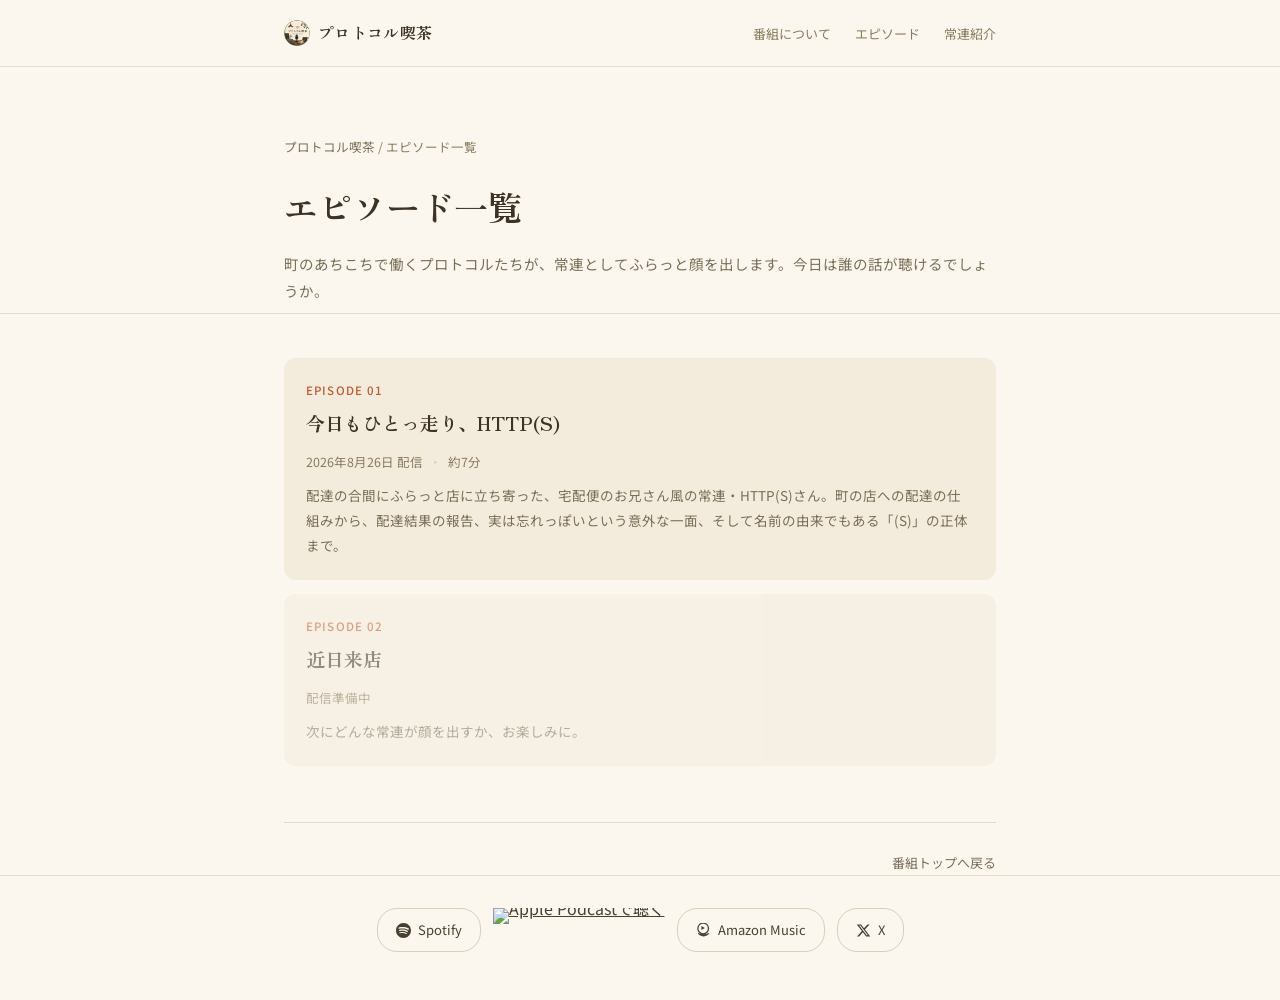
==== docs/episodes/index.html @ 27d4491d "エピソード一覧ページを新規作成し、ナビの「エピソード」リンク先を変更" ====
<!DOCTYPE html>
<html lang="ja">
<head>
<meta charset="UTF-8">
<meta name="viewport" content="width=device-width, initial-scale=1.0">
<title>エピソード一覧 | プロトコル喫茶</title>
<meta name="description" content="プロトコル喫茶の全エピソード一覧。町のあちこちで働くプロトコルたちが常連として登場する、ゆるいネットワーク雑談ポッドキャストです。">

<!-- Favicon -->
<link rel="icon" type="image/x-icon" href="../assets/favicon.ico">
<link rel="icon" type="image/png" sizes="32x32" href="../assets/favicon-32x32.png">
<link rel="icon" type="image/png" sizes="16x16" href="../assets/favicon-16x16.png">
<link rel="apple-touch-icon" sizes="180x180" href="../assets/apple-touch-icon.png">
<link rel="manifest" href="../assets/site.webmanifest">
<meta name="theme-color" content="#FBF7EF">

<!-- OGP -->
<meta property="og:type" content="website">
<meta property="og:site_name" content="プロトコル喫茶">
<meta property="og:title" content="エピソード一覧 | プロトコル喫茶">
<meta property="og:description" content="プロトコル喫茶の全エピソード一覧。町のあちこちで働くプロトコルたちが常連として登場する、ゆるいネットワーク雑談ポッドキャストです。">
<meta property="og:url" content="https://rt2231.github.io/protocol-cafe/episodes/">
<meta property="og:image" content="https://rt2231.github.io/protocol-cafe/assets/ogp-default.jpg">
<meta property="og:image:width" content="1200">
<meta property="og:image:height" content="630">
<meta property="og:locale" content="ja_JP">

<!-- Twitter Card -->
<meta name="twitter:card" content="summary_large_image">
<meta name="twitter:title" content="エピソード一覧 | プロトコル喫茶">
<meta name="twitter:description" content="プロトコル喫茶の全エピソード一覧。">
<meta name="twitter:image" content="https://rt2231.github.io/protocol-cafe/assets/ogp-default.jpg">
<meta name="twitter:site" content="@RT2231_scratch">

<link rel="preconnect" href="https://fonts.googleapis.com">
<link rel="preconnect" href="https://fonts.gstatic.com" crossorigin>
<link href="https://fonts.googleapis.com/css2?family=Zen+Old+Mincho:wght@500;700&family=Noto+Sans+JP:wght@400;500;700&display=swap" rel="stylesheet">
<link rel="stylesheet" href="../assets/style.css">
</head>
<body>

<header class="site-nav">
  <div class="nav-inner">
    <a href="../index.html" style="text-decoration:none;">
      <span class="brand"><img src="../assets/apple-touch-icon.png" alt="プロトコル喫茶のロゴ">プロトコル喫茶</span>
    </a>
    <nav>
      <a href="../index.html#about">番組について</a>
      <a href="index.html">エピソード</a>
      <a href="../index.html#regulars">常連紹介</a>
    </nav>
  </div>
</header>

<div class="ep-list-hero">
  <div class="wrap">
    <p class="breadcrumb"><a href="../index.html">プロトコル喫茶</a> / エピソード一覧</p>
    <h1>エピソード一覧</h1>
    <p class="lead">町のあちこちで働くプロトコルたちが、常連としてふらっと顔を出します。今日は誰の話が聴けるでしょうか。</p>
  </div>
</div>

<section>
  <div class="wrap">
    <a class="ep-list-card" href="episode-01.html">
      <div class="ep-list-eyebrow">EPISODE 01</div>
      <p class="ep-list-title">今日もひとっ走り、HTTP(S)</p>
      <p class="ep-list-meta"><span>2026年8月26日 配信</span><span>約7分</span></p>
      <p class="ep-list-synopsis">配達の合間にふらっと店に立ち寄った、宅配便のお兄さん風の常連・HTTP(S)さん。町の店への配達の仕組みから、配達結果の報告、実は忘れっぽいという意外な一面、そして名前の由来でもある「(S)」の正体まで。</p>
    </a>

    <div class="ep-list-card pending">
      <div class="ep-list-eyebrow">EPISODE 02</div>
      <p class="ep-list-title">近日来店</p>
      <p class="ep-list-meta"><span>配信準備中</span></p>
      <p class="ep-list-synopsis">次にどんな常連が顔を出すか、お楽しみに。</p>
    </div>
  </div>
</section>

<div class="wrap">
  <div class="ep-nav">
    <span></span>
    <a href="../index.html">番組トップへ戻る</a>
  </div>
</div>

<footer>
  <a class="link-pill" href="https://open.spotify.com/show/033EqVFt9xoLTCfYa4RJBw?si=2dMn1a17TCyzgwjCWVau1g" target="_blank" rel="noopener">
    <svg viewBox="0 0 24 24" fill="currentColor" aria-hidden="true"><path d="M12 0C5.4 0 0 5.4 0 12s5.4 12 12 12 12-5.4 12-12S18.66 0 12 0zm5.521 17.34c-.24.359-.66.48-1.021.24-2.82-1.74-6.36-2.101-10.561-1.141-.418.122-.779-.179-.899-.539-.12-.421.18-.78.54-.9 4.56-1.021 8.52-.6 11.64 1.32.42.18.479.659.301 1.02zm1.44-3.3c-.301.42-.841.6-1.262.3-3.239-1.98-8.159-2.58-11.939-1.38-.479.12-1.02-.12-1.14-.6-.12-.48.12-1.021.6-1.141C9.6 9.9 15 10.561 18.72 12.84c.361.181.54.78.241 1.2zm.12-3.36C15.24 8.4 8.82 8.16 5.16 9.301c-.6.179-1.2-.181-1.38-.721-.18-.601.18-1.2.72-1.381 4.26-1.26 11.28-1.02 15.721 1.621.539.3.719 1.02.419 1.56-.299.421-1.02.599-1.559.3z"/></svg>
    Spotify
  </a>
  <a class="apple-badge-footer" href="https://podcasts.apple.com/jp/podcast/%E3%83%97%E3%83%AD%E3%83%88%E3%82%B3%E3%83%AB%E5%96%AB%E8%8C%B6/id6805294348?itscg=30200&itsct=podcast_box_badge&ls=1&mttnsubad=6805294348" target="_blank" rel="noopener"><img src="https://toolbox.marketingtools.apple.com/api/v2/badges/listen-on-apple-podcasts/mono-black-26/ja-jp" alt="Apple Podcastで聴く"></a>
  <a class="link-pill" href="https://music.amazon.co.jp/podcasts/7d2570de-caa1-425e-8e7d-df932db3c414/プロトコル喫茶" target="_blank" rel="noopener">
    <svg viewBox="0 0 24 24" fill="currentColor" aria-hidden="true"><path d="M11.65 21.4c-3.5-.26-6.55-2.02-8.55-4.66a.4.4 0 0 1 .5-.6c2.6 1.5 5.5 2.3 8.5 2.3s5.9-.8 8.5-2.3a.4.4 0 0 1 .5.6c-2 2.64-5.05 4.4-8.55 4.66a10.9 10.9 0 0 1-1 0zm-.15-3.2A9.5 9.5 0 1 1 21 8.7a9.5 9.5 0 0 1-9.5 9.5zm0-2a7.5 7.5 0 1 0 0-15 7.5 7.5 0 0 0 0 15zm-2.9-11.4 5.6 3.2-5.6 3.2V4.8z"/></svg>
    Amazon Music
  </a>
  <a class="link-pill" href="https://x.com/RT2231_scratch" target="_blank" rel="noopener">
    <svg viewBox="0 0 24 24" fill="currentColor" aria-hidden="true"><path d="M18.244 2.25h3.308l-7.227 8.26 8.502 11.24H16.17l-5.214-6.817L4.99 21.75H1.68l7.73-8.835L1.254 2.25H8.08l4.713 6.231zm-1.161 17.52h1.833L7.084 4.126H5.117z"/></svg>
    X
  </a>
</footer>

</body>
</html>
---- docs/assets/style.css ----
:root {
    --bg: #FBF7EF;
    --card: #F3ECDD;
    --line: #E3DCC9;
    --line-strong: #D8CFB8;
    --ink: #3D3223;
    --ink-soft: #4A4030;
    --ink-muted: #7A6E56;
    --ink-faint: #8A7B5C;
    --accent: #C1592F;
    --accent-soft: #FAECE7;
    --paper: #FFFDF8;
  }

  * { box-sizing: border-box; }

  body {
    margin: 0;
    background: var(--bg);
    color: var(--ink-soft);
    font-family: "Noto Sans JP", sans-serif;
    line-height: 1.85;
    -webkit-font-smoothing: antialiased;
  }

  a { color: inherit; }

  .wrap {
    max-width: 760px;
    margin: 0 auto;
    padding: 0 24px;
  }

  /* --- nav --- */
  header.site-nav {
    border-bottom: 1px solid var(--line);
    background: var(--bg);
  }
  .nav-inner {
    max-width: 760px;
    margin: 0 auto;
    padding: 18px 24px;
    display: flex;
    align-items: center;
    justify-content: space-between;
  }
  .nav-inner .brand {
    font-family: "Zen Old Mincho", serif;
    font-weight: 700;
    font-size: 16px;
    letter-spacing: 0.02em;
    color: var(--ink);
    display: flex;
    align-items: center;
    gap: 8px;
  }
  .nav-inner .brand img {
    width: 26px;
    height: 26px;
    border-radius: 50%;
    display: block;
  }
  .nav-inner nav a {
    font-size: 13px;
    color: var(--ink-faint);
    text-decoration: none;
    margin-left: 20px;
  }
  .nav-inner nav a:hover { color: var(--ink); }

  /* --- hero --- */
  .hero {
    text-align: center;
    padding: 72px 24px 56px;
  }
  .hero .eyebrow {
    font-size: 12px;
    letter-spacing: 0.22em;
    color: var(--ink-faint);
    margin-bottom: 18px;
  }
  .hero h1 {
    font-family: "Zen Old Mincho", serif;
    font-weight: 700;
    font-size: clamp(34px, 6vw, 52px);
    color: var(--ink);
    margin: 0 0 20px;
    letter-spacing: 0.03em;
  }
  .hero .tagline {
    font-size: 16px;
    color: var(--ink-muted);
    margin: 0 auto 32px;
    max-width: 32em;
  }
  .btn-primary {
    display: inline-flex;
    align-items: center;
    gap: 8px;
    background: var(--ink);
    color: var(--bg);
    padding: 13px 28px;
    border-radius: 26px;
    font-size: 14px;
    text-decoration: none;
    font-weight: 500;
    transition: opacity 0.15s ease;
  }
  .btn-primary:hover { opacity: 0.85; }
  .btn-primary svg { width: 16px; height: 16px; }

  .platform-links {
    margin-top: 16px;
    font-size: 13px;
    color: var(--ink-faint);
  }
  .platform-links a {
    color: var(--ink-muted);
    text-decoration: underline;
    text-underline-offset: 2px;
    text-decoration-color: var(--line-strong);
  }
  .platform-links a:hover { color: var(--ink); }
  .platform-links .sep { margin: 0 8px; color: var(--line-strong); }

  /* --- section shared --- */
  section {
    padding: 44px 24px;
    border-top: 1px solid var(--line);
  }
  .section-label {
    font-size: 12px;
    letter-spacing: 0.1em;
    color: var(--ink-faint);
    margin-bottom: 20px;
  }

  /* --- about --- */
  .about p {
    font-size: 15px;
    margin: 0 0 1.2em;
  }
  .about p:last-child { margin-bottom: 0; }

  /* --- episode embed --- */
  .episode-embed iframe {
    display: block;
    width: 100%;
    border-radius: 12px;
    border: none;
  }

  /* --- regulars --- */
  .regular-card {
    display: flex;
    gap: 16px;
    align-items: flex-start;
    background: var(--card);
    border-radius: 12px;
    padding: 18px 20px;
    margin-bottom: 12px;
  }
  .regular-card:last-child { margin-bottom: 0; }
  .regular-card.pending { opacity: 0.55; }

  .avatar {
    width: 46px;
    height: 46px;
    border-radius: 50%;
    flex-shrink: 0;
    display: flex;
    align-items: center;
    justify-content: center;
    background: var(--accent);
    color: var(--accent-soft);
  }
  .avatar.muted { background: #5F5E5A; color: #F1EFE8; }
  .avatar svg { width: 22px; height: 22px; }

  .regular-info .name {
    font-size: 15px;
    font-weight: 500;
    color: var(--ink);
    margin: 0 0 4px;
  }
  .regular-info .desc {
    font-size: 13px;
    color: var(--ink-muted);
    margin: 0 0 8px;
  }
  .regular-info .desc:last-child { margin-bottom: 0; }
  .episode-link {
    display: inline-flex;
    align-items: center;
    gap: 4px;
    font-size: 12.5px;
    color: var(--accent);
    text-decoration: none;
    font-weight: 500;
  }
  .episode-link:hover { text-decoration: underline; }

  /* --- footer --- */
  footer {
    padding: 32px 24px 48px;
    border-top: 1px solid var(--line);
    display: flex;
    flex-wrap: wrap;
    justify-content: center;
    gap: 12px;
  }
  .link-pill {
    display: inline-flex;
    align-items: center;
    gap: 7px;
    border: 1px solid var(--line-strong);
    border-radius: 20px;
    padding: 9px 18px;
    font-size: 13px;
    color: var(--ink-soft);
    text-decoration: none;
    white-space: nowrap;
  }
  .link-pill:hover { border-color: var(--ink-faint); }
  .link-pill svg { width: 15px; height: 15px; }
  .link-pill.quiet {
    color: var(--ink-faint);
    border-style: dashed;
    cursor: default;
  }

  .apple-badge-footer {
    display: inline-block;
    line-height: 0;
  }
  .apple-badge-footer img {
    height: 38px;
    width: auto;
    display: block;
  }

  .apple-badge-inline img {
    height: 26px;
    width: auto;
    vertical-align: middle;
    position: relative;
    top: -1px;
  }

  @media (max-width: 480px) {
    .hero { padding: 56px 20px 44px; }
    section { padding: 36px 20px; }
    .nav-inner nav a { margin-left: 14px; }
    footer { gap: 10px; padding: 28px 20px 40px; }
    .link-pill { padding: 8px 14px; font-size: 12.5px; }
    .apple-badge-footer img { height: 34px; }
  }

  /* --- episode page --- */
  .breadcrumb {
    font-size: 12.5px;
    color: var(--ink-faint);
    margin-bottom: 18px;
  }
  .breadcrumb a { color: var(--ink-muted); text-decoration: none; }
  .breadcrumb a:hover { text-decoration: underline; }

  .ep-hero {
    padding: 48px 24px 8px;
    text-align: left;
  }
  .ep-hero .eyebrow {
    font-size: 12px;
    letter-spacing: 0.14em;
    color: var(--ink-faint);
    margin-bottom: 14px;
  }
  .ep-hero h1 {
    font-family: "Zen Old Mincho", serif;
    font-weight: 700;
    font-size: clamp(26px, 4.6vw, 36px);
    color: var(--ink);
    margin: 0 0 14px;
    line-height: 1.5;
  }
  .ep-meta {
    font-size: 13px;
    color: var(--ink-faint);
    margin-bottom: 4px;
  }
  .ep-meta span + span::before {
    content: "・";
    margin: 0 6px;
    color: var(--line-strong);
  }

  .ep-synopsis {
    font-size: 15px;
    margin: 20px 0 0;
  }

  .ep-guest {
    display: flex;
    gap: 16px;
    align-items: flex-start;
    background: var(--card);
    border-radius: 12px;
    padding: 18px 20px;
    margin: 28px 0;
  }
  .ep-guest .avatar {
    width: 46px;
    height: 46px;
    border-radius: 50%;
    flex-shrink: 0;
    display: flex;
    align-items: center;
    justify-content: center;
    background: var(--accent);
    color: var(--accent-soft);
  }
  .ep-guest .avatar svg { width: 22px; height: 22px; }
  .ep-guest .name {
    font-size: 15px;
    font-weight: 500;
    color: var(--ink);
    margin: 0 0 4px;
  }
  .ep-guest .desc {
    font-size: 13px;
    color: var(--ink-muted);
    margin: 0;
  }

  .chapter-list {
    list-style: none;
    margin: 0;
    padding: 0;
  }
  .chapter-item {
    display: flex;
    gap: 18px;
    padding: 18px 0;
    border-top: 1px solid var(--line);
  }
  .chapter-item:first-child { border-top: none; padding-top: 0; }
  .chapter-time {
    flex-shrink: 0;
    width: 52px;
    font-size: 13px;
    color: var(--accent);
    font-weight: 500;
    padding-top: 1px;
  }
  .chapter-body .chapter-title {
    font-size: 15px;
    font-weight: 500;
    color: var(--ink);
    margin: 0 0 6px;
  }
  .chapter-body .chapter-desc {
    font-size: 13.5px;
    color: var(--ink-muted);
    margin: 0;
  }

  .also-appears {
    margin: 28px 0 0;
  }
  .also-appears .label {
    font-size: 12px;
    letter-spacing: 0.08em;
    color: var(--ink-faint);
    margin-bottom: 10px;
  }
  .cameo-list {
    display: flex;
    flex-wrap: wrap;
    gap: 8px;
  }
  .cameo-chip {
    display: inline-block;
    font-size: 12.5px;
    color: var(--ink-soft);
    background: var(--card);
    border-radius: 16px;
    padding: 6px 14px;
  }

  .ep-nav {
    display: flex;
    justify-content: space-between;
    gap: 16px;
    padding-top: 28px;
    margin-top: 12px;
    border-top: 1px solid var(--line);
    font-size: 13px;
  }
  .ep-nav a {
    color: var(--ink-muted);
    text-decoration: none;
  }
  .ep-nav a:hover { color: var(--ink); }
  .ep-nav .disabled {
    color: var(--line-strong);
  }

  /* --- episode list page --- */
  .ep-list-hero {
    padding: 56px 24px 8px;
    text-align: left;
  }
  .ep-list-hero h1 {
    font-family: "Zen Old Mincho", serif;
    font-weight: 700;
    font-size: clamp(26px, 4.6vw, 34px);
    color: var(--ink);
    margin: 0 0 12px;
  }
  .ep-list-hero .lead {
    font-size: 14.5px;
    color: var(--ink-muted);
    margin: 0;
  }

  .ep-list-card {
    display: block;
    background: var(--card);
    border-radius: 12px;
    padding: 22px 22px;
    margin-bottom: 14px;
    text-decoration: none;
    color: inherit;
    transition: opacity 0.15s ease;
  }
  .ep-list-card:hover { opacity: 0.82; }
  .ep-list-card:last-child { margin-bottom: 0; }
  .ep-list-card .ep-list-eyebrow {
    font-size: 11.5px;
    letter-spacing: 0.1em;
    color: var(--accent);
    font-weight: 500;
    margin-bottom: 8px;
  }
  .ep-list-card .ep-list-title {
    font-family: "Zen Old Mincho", serif;
    font-weight: 700;
    font-size: 19px;
    color: var(--ink);
    margin: 0 0 8px;
    line-height: 1.5;
  }
  .ep-list-card .ep-list-meta {
    font-size: 12.5px;
    color: var(--ink-faint);
    margin-bottom: 10px;
  }
  .ep-list-card .ep-list-meta span + span::before {
    content: "・";
    margin: 0 6px;
    color: var(--line-strong);
  }
  .ep-list-card .ep-list-synopsis {
    font-size: 13.5px;
    color: var(--ink-muted);
    margin: 0;
  }

  .ep-list-card.pending {
    opacity: 0.55;
    cursor: default;
  }
  .ep-list-card.pending:hover { opacity: 0.55; }
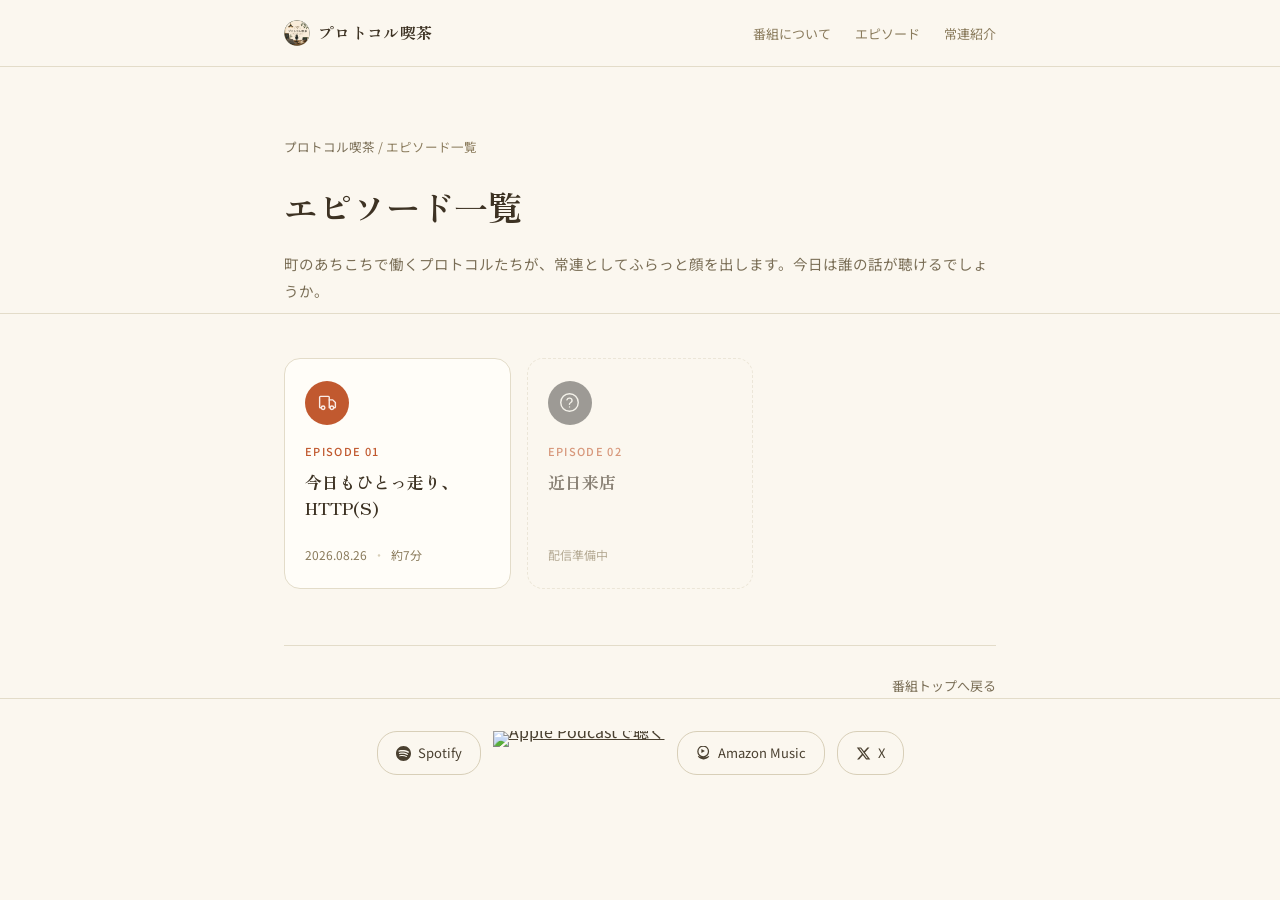
==== commit d85b047a: "エピソード一覧をアイコン付きグリッドカードに刷新、長い説明文を削除" ====
--- a/docs/episodes/index.html
+++ b/docs/episodes/index.html
@@ -62,18 +62,33 @@
 
 <section>
   <div class="wrap">
-    <a class="ep-list-card" href="episode-01.html">
-      <div class="ep-list-eyebrow">EPISODE 01</div>
-      <p class="ep-list-title">今日もひとっ走り、HTTP(S)</p>
-      <p class="ep-list-meta"><span>2026年8月26日 配信</span><span>約7分</span></p>
-      <p class="ep-list-synopsis">配達の合間にふらっと店に立ち寄った、宅配便のお兄さん風の常連・HTTP(S)さん。町の店への配達の仕組みから、配達結果の報告、実は忘れっぽいという意外な一面、そして名前の由来でもある「(S)」の正体まで。</p>
-    </a>
+    <div class="ep-list-grid">
+      <a class="ep-list-card" href="episode-01.html">
+        <div class="ep-list-avatar">
+          <svg viewBox="0 0 24 24" fill="none" stroke="currentColor" stroke-width="1.6" stroke-linecap="round" stroke-linejoin="round" aria-hidden="true">
+            <path d="M14 18V6a1 1 0 0 0-1-1H4a1 1 0 0 0-1 1v11a1 1 0 0 0 1 1h1"/>
+            <path d="M14 9h4l3 3v5a1 1 0 0 1-1 1h-1"/>
+            <circle cx="7" cy="18" r="2"/>
+            <circle cx="17" cy="18" r="2"/>
+          </svg>
+        </div>
+        <div class="ep-list-eyebrow">EPISODE 01</div>
+        <p class="ep-list-title">今日もひとっ走り、HTTP(S)</p>
+        <p class="ep-list-meta"><span>2026.08.26</span><span>約7分</span></p>
+      </a>
 
-    <div class="ep-list-card pending">
-      <div class="ep-list-eyebrow">EPISODE 02</div>
-      <p class="ep-list-title">近日来店</p>
-      <p class="ep-list-meta"><span>配信準備中</span></p>
-      <p class="ep-list-synopsis">次にどんな常連が顔を出すか、お楽しみに。</p>
+      <div class="ep-list-card pending">
+        <div class="ep-list-avatar muted">
+          <svg viewBox="0 0 24 24" fill="none" stroke="currentColor" stroke-width="1.6" stroke-linecap="round" stroke-linejoin="round" aria-hidden="true">
+            <path d="M9.09 9a3 3 0 0 1 5.83 1c0 2-3 2-3 4"/>
+            <line x1="12" y1="17" x2="12.01" y2="17"/>
+            <circle cx="12" cy="12" r="10"/>
+          </svg>
+        </div>
+        <div class="ep-list-eyebrow">EPISODE 02</div>
+        <p class="ep-list-title">近日来店</p>
+        <p class="ep-list-meta"><span>配信準備中</span></p>
+      </div>
     </div>
   </div>
 </section>
--- a/docs/assets/style.css
+++ b/docs/assets/style.css
@@ -424,21 +424,47 @@
     margin: 0;
   }
 
+  .ep-list-grid {
+    display: grid;
+    grid-template-columns: repeat(auto-fill, minmax(200px, 1fr));
+    gap: 16px;
+  }
+
   .ep-list-card {
-    display: block;
-    background: var(--card);
-    border-radius: 12px;
-    padding: 22px 22px;
-    margin-bottom: 14px;
+    display: flex;
+    flex-direction: column;
+    background: var(--paper);
+    border: 1px solid var(--line);
+    border-radius: 16px;
+    padding: 22px 20px;
     text-decoration: none;
     color: inherit;
-    transition: opacity 0.15s ease;
-  }
-  .ep-list-card:hover { opacity: 0.82; }
-  .ep-list-card:last-child { margin-bottom: 0; }
+    transition: transform 0.15s ease, box-shadow 0.15s ease, border-color 0.15s ease;
+  }
+  .ep-list-card:hover {
+    transform: translateY(-2px);
+    box-shadow: 0 8px 20px rgba(61, 50, 35, 0.08);
+    border-color: var(--line-strong);
+  }
+
+  .ep-list-card .ep-list-avatar {
+    width: 44px;
+    height: 44px;
+    border-radius: 50%;
+    flex-shrink: 0;
+    display: flex;
+    align-items: center;
+    justify-content: center;
+    background: var(--accent);
+    color: var(--accent-soft);
+    margin-bottom: 16px;
+  }
+  .ep-list-card .ep-list-avatar svg { width: 21px; height: 21px; }
+  .ep-list-card .ep-list-avatar.muted { background: #5F5E5A; color: #F1EFE8; }
+
   .ep-list-card .ep-list-eyebrow {
-    font-size: 11.5px;
-    letter-spacing: 0.1em;
+    font-size: 11px;
+    letter-spacing: 0.12em;
     color: var(--accent);
     font-weight: 500;
     margin-bottom: 8px;
@@ -446,29 +472,36 @@
   .ep-list-card .ep-list-title {
     font-family: "Zen Old Mincho", serif;
     font-weight: 700;
-    font-size: 19px;
-    color: var(--ink);
-    margin: 0 0 8px;
-    line-height: 1.5;
+    font-size: 17px;
+    color: var(--ink);
+    margin: 0 0 10px;
+    line-height: 1.55;
+    flex-grow: 1;
   }
   .ep-list-card .ep-list-meta {
-    font-size: 12.5px;
-    color: var(--ink-faint);
-    margin-bottom: 10px;
+    font-size: 12px;
+    color: var(--ink-faint);
+    margin-bottom: 0;
   }
   .ep-list-card .ep-list-meta span + span::before {
     content: "・";
     margin: 0 6px;
     color: var(--line-strong);
   }
-  .ep-list-card .ep-list-synopsis {
-    font-size: 13.5px;
-    color: var(--ink-muted);
-    margin: 0;
-  }
 
   .ep-list-card.pending {
-    opacity: 0.55;
+    background: transparent;
+    border-style: dashed;
+    opacity: 0.6;
     cursor: default;
   }
-  .ep-list-card.pending:hover { opacity: 0.55; }
+  .ep-list-card.pending:hover {
+    transform: none;
+    box-shadow: none;
+    border-color: var(--line);
+  }
+
+  @media (max-width: 480px) {
+    .ep-list-grid { grid-template-columns: repeat(auto-fill, minmax(150px, 1fr)); gap: 12px; }
+    .ep-list-card { padding: 18px 16px; }
+  }
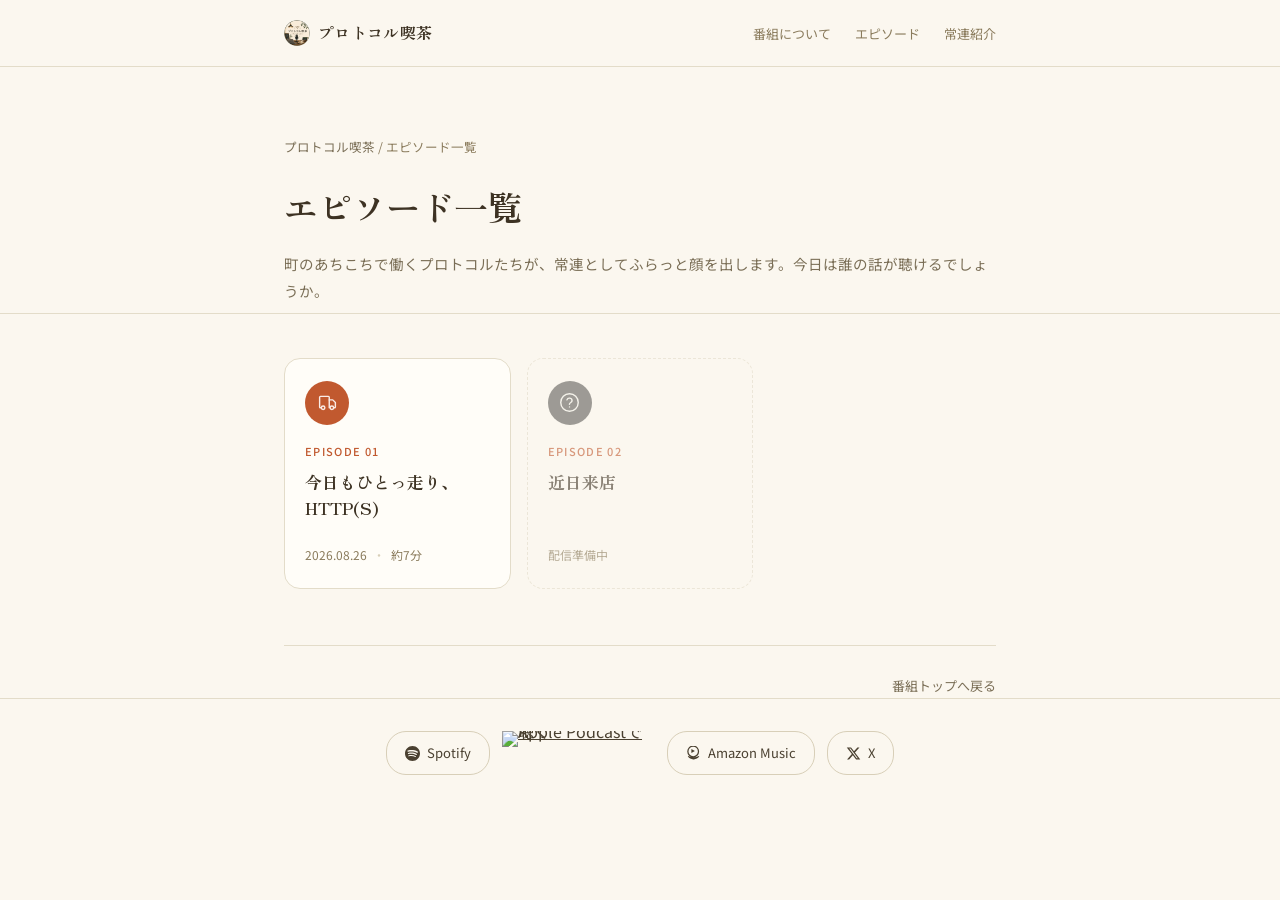
==== commit 2ebf6272: "CLS対策: バッジ・ロゴ画像にwidth/height属性を追加、フォントのdisplayをoptionalに変更" ====
--- a/docs/episodes/index.html
+++ b/docs/episodes/index.html
@@ -20,10 +20,12 @@
 <meta property="og:title" content="エピソード一覧 | プロトコル喫茶">
 <meta property="og:description" content="プロトコル喫茶の全エピソード一覧。町のあちこちで働くプロトコルたちが常連として登場する、ゆるいネットワーク雑談ポッドキャストです。">
 <meta property="og:url" content="https://rt2231.github.io/protocol-cafe/episodes/">
+<link rel="canonical" href="https://rt2231.github.io/protocol-cafe/episodes/">
 <meta property="og:image" content="https://rt2231.github.io/protocol-cafe/assets/ogp-default.jpg">
 <meta property="og:image:width" content="1200">
 <meta property="og:image:height" content="630">
 <meta property="og:locale" content="ja_JP">
+<link rel="alternate" type="application/rss+xml" title="プロトコル喫茶 RSSフィード" href="https://anchor.fm/s/1143455fc/podcast/rss">
 
 <!-- Twitter Card -->
 <meta name="twitter:card" content="summary_large_image">
@@ -34,15 +36,38 @@
 
 <link rel="preconnect" href="https://fonts.googleapis.com">
 <link rel="preconnect" href="https://fonts.gstatic.com" crossorigin>
-<link href="https://fonts.googleapis.com/css2?family=Zen+Old+Mincho:wght@500;700&family=Noto+Sans+JP:wght@400;500;700&display=swap" rel="stylesheet">
+
+<!-- 構造化データ (schema.org BreadcrumbList) -->
+<script type="application/ld+json">
+{
+  "@context": "https://schema.org",
+  "@type": "BreadcrumbList",
+  "itemListElement": [
+    {
+      "@type": "ListItem",
+      "position": 1,
+      "name": "プロトコル喫茶",
+      "item": "https://rt2231.github.io/protocol-cafe/"
+    },
+    {
+      "@type": "ListItem",
+      "position": 2,
+      "name": "エピソード一覧",
+      "item": "https://rt2231.github.io/protocol-cafe/episodes/"
+    }
+  ]
+}
+</script>
+<link href="https://fonts.googleapis.com/css2?family=Zen+Old+Mincho:wght@500;700&family=Noto+Sans+JP:wght@400;500;700&display=optional" rel="stylesheet">
 <link rel="stylesheet" href="../assets/style.css">
+<!-- Cloudflare Web Analytics --><script type='module' src='https://static.cloudflareinsights.com/beacon.min.js' data-cf-beacon='{"token": "2119a9422a1b48ba80782d5647a00134"}'></script><!-- End Cloudflare Web Analytics -->
 </head>
 <body>
 
 <header class="site-nav">
   <div class="nav-inner">
     <a href="../index.html" style="text-decoration:none;">
-      <span class="brand"><img src="../assets/apple-touch-icon.png" alt="プロトコル喫茶のロゴ">プロトコル喫茶</span>
+      <span class="brand"><img src="../assets/apple-touch-icon.png" alt="プロトコル喫茶のロゴ" width="26" height="26">プロトコル喫茶</span>
     </a>
     <nav>
       <a href="../index.html#about">番組について</a>
@@ -105,7 +130,7 @@
     <svg viewBox="0 0 24 24" fill="currentColor" aria-hidden="true"><path d="M12 0C5.4 0 0 5.4 0 12s5.4 12 12 12 12-5.4 12-12S18.66 0 12 0zm5.521 17.34c-.24.359-.66.48-1.021.24-2.82-1.74-6.36-2.101-10.561-1.141-.418.122-.779-.179-.899-.539-.12-.421.18-.78.54-.9 4.56-1.021 8.52-.6 11.64 1.32.42.18.479.659.301 1.02zm1.44-3.3c-.301.42-.841.6-1.262.3-3.239-1.98-8.159-2.58-11.939-1.38-.479.12-1.02-.12-1.14-.6-.12-.48.12-1.021.6-1.141C9.6 9.9 15 10.561 18.72 12.84c.361.181.54.78.241 1.2zm.12-3.36C15.24 8.4 8.82 8.16 5.16 9.301c-.6.179-1.2-.181-1.38-.721-.18-.601.18-1.2.72-1.381 4.26-1.26 11.28-1.02 15.721 1.621.539.3.719 1.02.419 1.56-.299.421-1.02.599-1.559.3z"/></svg>
     Spotify
   </a>
-  <a class="apple-badge-footer" href="https://podcasts.apple.com/jp/podcast/%E3%83%97%E3%83%AD%E3%83%88%E3%82%B3%E3%83%AB%E5%96%AB%E8%8C%B6/id6805294348?itscg=30200&itsct=podcast_box_badge&ls=1&mttnsubad=6805294348" target="_blank" rel="noopener"><img src="https://toolbox.marketingtools.apple.com/api/v2/badges/listen-on-apple-podcasts/mono-black-26/ja-jp" alt="Apple Podcastで聴く"></a>
+  <a class="apple-badge-footer" href="https://podcasts.apple.com/jp/podcast/%E3%83%97%E3%83%AD%E3%83%88%E3%82%B3%E3%83%AB%E5%96%AB%E8%8C%B6/id6805294348?itscg=30200&itsct=podcast_box_badge&ls=1&mttnsubad=6805294348" target="_blank" rel="noopener"><img src="https://toolbox.marketingtools.apple.com/api/v2/badges/listen-on-apple-podcasts/mono-black-26/ja-jp" alt="Apple Podcastで聴く" width="330" height="82"></a>
   <a class="link-pill" href="https://music.amazon.co.jp/podcasts/7d2570de-caa1-425e-8e7d-df932db3c414/プロトコル喫茶" target="_blank" rel="noopener">
     <svg viewBox="0 0 24 24" fill="currentColor" aria-hidden="true"><path d="M11.65 21.4c-3.5-.26-6.55-2.02-8.55-4.66a.4.4 0 0 1 .5-.6c2.6 1.5 5.5 2.3 8.5 2.3s5.9-.8 8.5-2.3a.4.4 0 0 1 .5.6c-2 2.64-5.05 4.4-8.55 4.66a10.9 10.9 0 0 1-1 0zm-.15-3.2A9.5 9.5 0 1 1 21 8.7a9.5 9.5 0 0 1-9.5 9.5zm0-2a7.5 7.5 0 1 0 0-15 7.5 7.5 0 0 0 0 15zm-2.9-11.4 5.6 3.2-5.6 3.2V4.8z"/></svg>
     Amazon Music
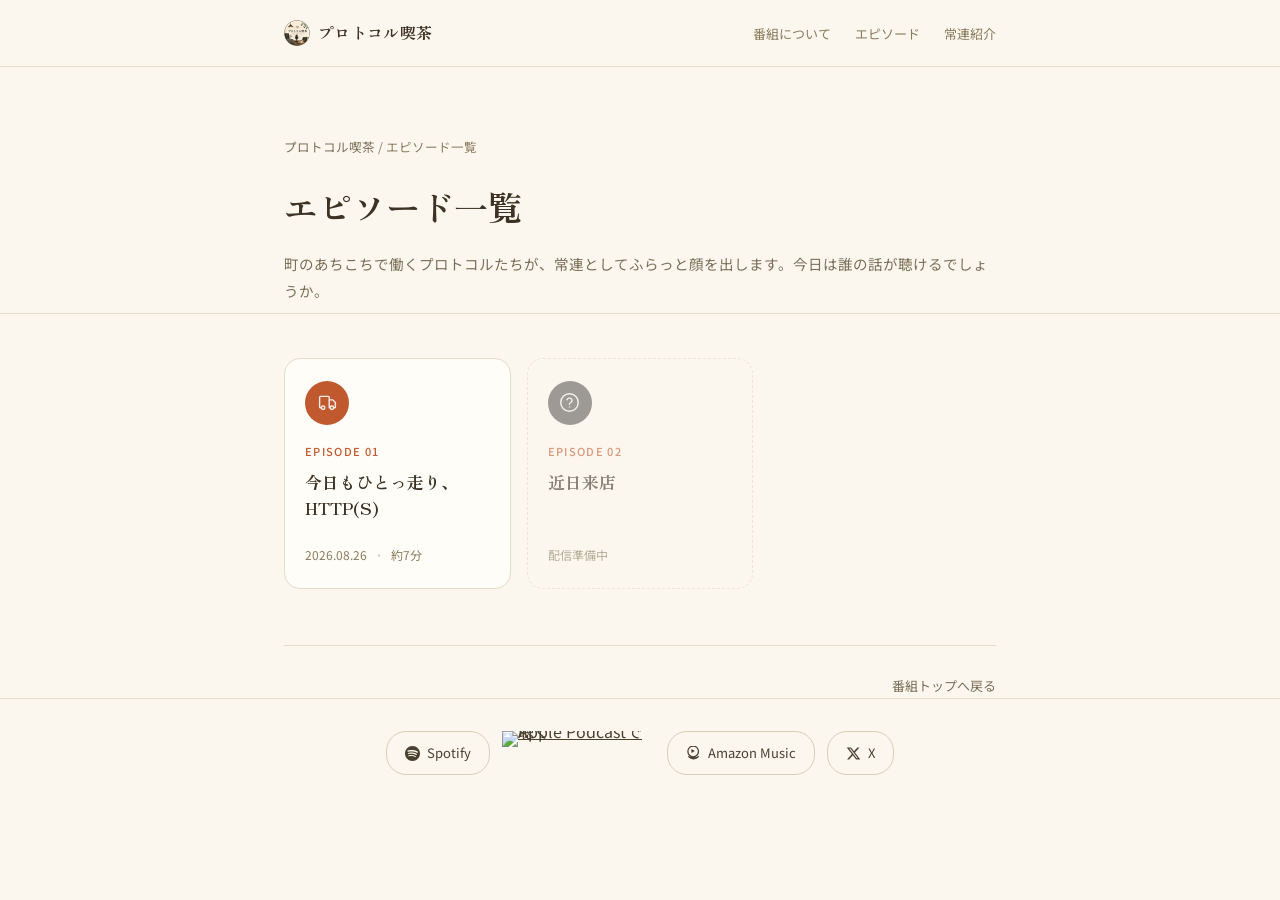
==== commit bf7cdb2b: "パフォーマンス改善: Spotify埋め込みをクリック式フェイサードに変更、ナビロゴを軽量画像に差し替え" ====
--- a/docs/episodes/index.html
+++ b/docs/episodes/index.html
@@ -67,7 +67,7 @@
 <header class="site-nav">
   <div class="nav-inner">
     <a href="../index.html" style="text-decoration:none;">
-      <span class="brand"><img src="../assets/apple-touch-icon.png" alt="プロトコル喫茶のロゴ" width="26" height="26">プロトコル喫茶</span>
+      <span class="brand"><img src="../assets/nav-logo.png" alt="プロトコル喫茶のロゴ" width="26" height="26">プロトコル喫茶</span>
     </a>
     <nav>
       <a href="../index.html#about">番組について</a>
--- a/docs/assets/style.css
+++ b/docs/assets/style.css
@@ -505,3 +505,55 @@
     .ep-list-grid { grid-template-columns: repeat(auto-fill, minmax(150px, 1fr)); gap: 12px; }
     .ep-list-card { padding: 18px 16px; }
   }
+
+  /* --- spotify facade (クリックで読み込む埋め込みプレーヤー) --- */
+  .spotify-facade {
+    display: flex;
+    align-items: center;
+    gap: 14px;
+    height: 152px;
+    padding: 0 24px;
+    background: var(--card);
+    border-radius: 12px;
+    border: none;
+  }
+  .spotify-facade-btn {
+    display: flex;
+    align-items: center;
+    gap: 14px;
+    width: 100%;
+    height: 100%;
+    background: none;
+    border: none;
+    padding: 0;
+    cursor: pointer;
+    text-align: left;
+    font-family: "Noto Sans JP", sans-serif;
+    color: var(--ink);
+  }
+  .spotify-facade-btn .play-circle {
+    flex-shrink: 0;
+    width: 52px;
+    height: 52px;
+    border-radius: 50%;
+    background: #1DB954;
+    display: flex;
+    align-items: center;
+    justify-content: center;
+    transition: transform 0.15s ease;
+  }
+  .spotify-facade-btn:hover .play-circle { transform: scale(1.06); }
+  .spotify-facade-btn .play-circle svg { width: 22px; height: 22px; fill: #fff; margin-left: 3px; }
+  .spotify-facade-btn .facade-text .facade-title {
+    display: block;
+    font-size: 14.5px;
+    font-weight: 500;
+    color: var(--ink);
+    margin: 0 0 4px;
+  }
+  .spotify-facade-btn .facade-text .facade-sub {
+    display: block;
+    font-size: 12.5px;
+    color: var(--ink-faint);
+    margin: 0;
+  }
